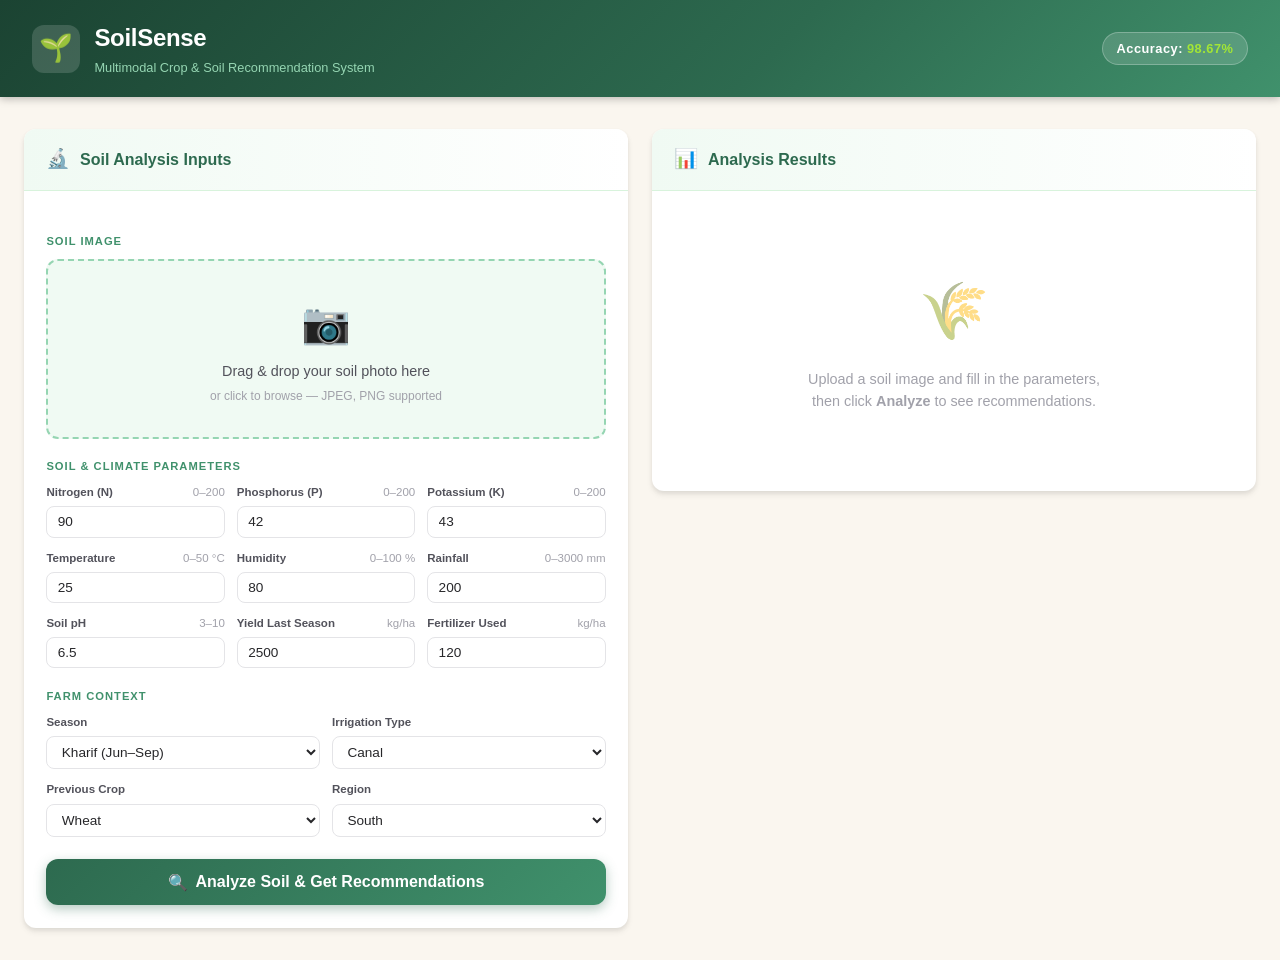
==== templates/index.html @ 3e2c9757 "update: changes to api.py, app.py, streamlit_app.py, and templates/index.html Co-Authored-By: Claude" ====
<!DOCTYPE html>
<html lang="en">
<head>
  <meta charset="UTF-8" />
  <meta name="viewport" content="width=device-width, initial-scale=1.0" />
  <title>SoilSense — Multimodal Crop & Soil Recommendation</title>
  <style>
    /* ── Variables ─────────────────────────────────── */
    :root {
      --green-900: #1b4332;
      --green-800: #2d6a4f;
      --green-700: #40916c;
      --green-600: #52b788;
      --green-300: #95d5b2;
      --green-100: #d8f3dc;
      --green-50:  #f0faf3;
      --earth:     #7c5c3a;
      --earth-light: #c9a97a;
      --sand:      #faf6ef;
      --white:     #ffffff;
      --gray-100:  #f4f4f5;
      --gray-200:  #e4e4e7;
      --gray-400:  #a1a1aa;
      --gray-600:  #52525b;
      --gray-800:  #27272a;
      --shadow-sm: 0 1px 3px rgba(0,0,0,.08), 0 1px 2px rgba(0,0,0,.06);
      --shadow-md: 0 4px 6px rgba(0,0,0,.07), 0 2px 4px rgba(0,0,0,.06);
      --shadow-lg: 0 10px 15px rgba(0,0,0,.08), 0 4px 6px rgba(0,0,0,.05);
      --radius:    12px;
      --radius-sm: 8px;
    }

    /* ── Reset ─────────────────────────────────────── */
    *, *::before, *::after { box-sizing: border-box; margin: 0; padding: 0; }
    body {
      font-family: -apple-system, BlinkMacSystemFont, "Segoe UI", Roboto, sans-serif;
      background: var(--sand);
      color: var(--gray-800);
      min-height: 100vh;
      line-height: 1.5;
    }

    /* ── Header ────────────────────────────────────── */
    header {
      background: linear-gradient(135deg, var(--green-900) 0%, var(--green-800) 60%, var(--green-700) 100%);
      color: white;
      padding: 1.25rem 2rem;
      display: flex;
      align-items: center;
      justify-content: space-between;
      box-shadow: 0 2px 8px rgba(0,0,0,.25);
    }
    .header-left { display: flex; align-items: center; gap: .9rem; }
    .header-icon {
      width: 48px; height: 48px; background: rgba(255,255,255,.15);
      border-radius: 12px; display: flex; align-items: center;
      justify-content: center; font-size: 1.7rem;
    }
    .header-title { font-size: 1.5rem; font-weight: 700; letter-spacing: -.3px; }
    .header-sub   { font-size: .8rem; color: var(--green-300); margin-top: 2px; }
    .accuracy-badge {
      background: rgba(255,255,255,.15); border: 1px solid rgba(255,255,255,.25);
      padding: .35rem .85rem; border-radius: 999px; font-size: .8rem; font-weight: 600;
      letter-spacing: .5px;
    }
    .accuracy-badge span { color: #a3e635; }

    /* ── Main layout ───────────────────────────────── */
    main { max-width: 1280px; margin: 0 auto; padding: 2rem 1.5rem; }
    .grid {
      display: grid;
      grid-template-columns: 1fr 1fr;
      gap: 1.5rem;
      align-items: start;
    }
    @media (max-width: 900px) { .grid { grid-template-columns: 1fr; } }

    /* ── Card ──────────────────────────────────────── */
    .card {
      background: var(--white);
      border-radius: var(--radius);
      box-shadow: var(--shadow-md);
      overflow: hidden;
    }
    .card-header {
      background: linear-gradient(90deg, var(--green-50), var(--white));
      border-bottom: 1px solid var(--green-100);
      padding: 1rem 1.4rem;
      display: flex; align-items: center; gap: .6rem;
    }
    .card-header-icon { font-size: 1.2rem; }
    .card-header h2  { font-size: 1rem; font-weight: 600; color: var(--green-800); }
    .card-body { padding: 1.4rem; }

    /* ── Image upload ──────────────────────────────── */
    .drop-zone {
      border: 2px dashed var(--green-300);
      border-radius: var(--radius);
      background: var(--green-50);
      padding: 2rem 1rem;
      text-align: center;
      cursor: pointer;
      transition: all .2s;
      position: relative;
    }
    .drop-zone:hover, .drop-zone.drag-over {
      border-color: var(--green-700);
      background: #e8f5ed;
    }
    .drop-zone input[type="file"] {
      position: absolute; inset: 0; opacity: 0; cursor: pointer; width: 100%; height: 100%;
    }
    .drop-icon { font-size: 2.5rem; margin-bottom: .5rem; }
    .drop-text { font-size: .9rem; color: var(--gray-600); }
    .drop-hint { font-size: .75rem; color: var(--gray-400); margin-top: .25rem; }
    .preview-wrap {
      display: none;
      position: relative;
      border-radius: var(--radius);
      overflow: hidden;
      margin-top: .75rem;
    }
    .preview-wrap img {
      width: 100%; max-height: 200px;
      object-fit: cover; border-radius: var(--radius);
    }
    .preview-clear {
      position: absolute; top: .5rem; right: .5rem;
      background: rgba(0,0,0,.55); color: white;
      border: none; border-radius: 50%;
      width: 28px; height: 28px; font-size: 1rem;
      cursor: pointer; display: flex; align-items: center; justify-content: center;
    }

    /* ── Section label ─────────────────────────────── */
    .section-label {
      font-size: .7rem; font-weight: 700; letter-spacing: 1px;
      color: var(--green-700); text-transform: uppercase;
      margin: 1.2rem 0 .6rem;
    }

    /* ── Numeric inputs grid ───────────────────────── */
    .inputs-grid {
      display: grid;
      grid-template-columns: repeat(3, 1fr);
      gap: .75rem;
    }
    @media (max-width: 480px) { .inputs-grid { grid-template-columns: 1fr 1fr; } }

    .field {
      display: flex; flex-direction: column; gap: .3rem;
    }
    .field label {
      font-size: .72rem; font-weight: 600;
      color: var(--gray-600); display: flex; justify-content: space-between;
    }
    .field label span { color: var(--gray-400); font-weight: 400; }
    .field input, .field select {
      border: 1.5px solid var(--gray-200);
      border-radius: var(--radius-sm);
      padding: .45rem .65rem;
      font-size: .85rem;
      color: var(--gray-800);
      background: var(--white);
      transition: border-color .15s, box-shadow .15s;
      width: 100%;
    }
    .field input:focus, .field select:focus {
      outline: none;
      border-color: var(--green-600);
      box-shadow: 0 0 0 3px rgba(64,145,108,.12);
    }

    /* ── Dropdowns grid ────────────────────────────── */
    .dropdowns-grid {
      display: grid;
      grid-template-columns: repeat(2, 1fr);
      gap: .75rem;
    }

    /* ── Submit button ─────────────────────────────── */
    .submit-btn {
      width: 100%;
      margin-top: 1.4rem;
      padding: .85rem 2rem;
      background: linear-gradient(135deg, var(--green-800), var(--green-700));
      color: white;
      border: none;
      border-radius: var(--radius);
      font-size: 1rem;
      font-weight: 600;
      cursor: pointer;
      display: flex; align-items: center; justify-content: center; gap: .5rem;
      transition: all .2s;
      box-shadow: 0 4px 12px rgba(45,106,79,.35);
    }
    .submit-btn:hover:not(:disabled) {
      transform: translateY(-1px);
      box-shadow: 0 6px 16px rgba(45,106,79,.45);
    }
    .submit-btn:active { transform: translateY(0); }
    .submit-btn:disabled { opacity: .65; cursor: not-allowed; transform: none; }

    /* ── Loading overlay ───────────────────────────── */
    .loading-overlay {
      position: fixed; inset: 0;
      background: rgba(27,67,50,.65);
      display: flex; flex-direction: column;
      align-items: center; justify-content: center;
      z-index: 1000; backdrop-filter: blur(4px);
    }
    .loading-overlay.hidden { display: none; }
    .spinner {
      width: 52px; height: 52px;
      border: 4px solid rgba(255,255,255,.3);
      border-top-color: white;
      border-radius: 50%;
      animation: spin .8s linear infinite;
    }
    .loading-text { color: white; margin-top: 1rem; font-size: .95rem; font-weight: 500; }
    @keyframes spin { to { transform: rotate(360deg); } }

    /* ── Results placeholder ───────────────────────── */
    .results-placeholder {
      display: flex; flex-direction: column;
      align-items: center; justify-content: center;
      padding: 3.5rem 2rem; text-align: center;
      color: var(--gray-400);
    }
    .results-placeholder .ph-icon { font-size: 3.5rem; margin-bottom: 1rem; opacity: .5; }
    .results-placeholder p { font-size: .9rem; }

    /* ── Soil result card ──────────────────────────── */
    #resultsContent { display: none; }

    .soil-result {
      border-radius: var(--radius);
      overflow: hidden;
      margin-bottom: 1rem;
    }
    .soil-banner {
      padding: 1.2rem 1.4rem;
      color: white;
      display: flex; align-items: center; gap: 1rem;
    }
    .soil-icon-big { font-size: 2.8rem; }
    .soil-name-wrap .soil-label { font-size: .7rem; opacity: .8; letter-spacing: 1px; text-transform: uppercase; }
    .soil-name-wrap .soil-name  { font-size: 1.5rem; font-weight: 700; line-height: 1.2; }
    .conf-badge {
      margin-left: auto;
      background: rgba(255,255,255,.2);
      border-radius: 999px;
      padding: .4rem 1rem;
      text-align: center;
    }
    .conf-badge .conf-val  { font-size: 1.4rem; font-weight: 700; }
    .conf-badge .conf-text { font-size: .65rem; opacity: .8; }

    /* Probability bars */
    .prob-section { padding: 1rem 1.4rem; }
    .prob-section h3 { font-size: .7rem; font-weight: 700; color: var(--gray-600);
                       letter-spacing: 1px; text-transform: uppercase; margin-bottom: .75rem; }
    .prob-row {
      display: flex; align-items: center; gap: .6rem;
      margin-bottom: .45rem; font-size: .8rem;
    }
    .prob-name { width: 110px; flex-shrink: 0; color: var(--gray-600); font-size: .75rem; }
    .prob-bar  { flex: 1; height: 8px; background: var(--gray-100); border-radius: 999px; overflow: hidden; }
    .prob-fill { height: 100%; border-radius: 999px; transition: width .6s ease; }
    .prob-pct  { width: 40px; text-align: right; font-weight: 600; font-size: .75rem; }

    /* ── Crop cards ────────────────────────────────── */
    .crops-section { margin-bottom: 1rem; }
    .crops-section h3 {
      font-size: .7rem; font-weight: 700; color: var(--green-700);
      letter-spacing: 1px; text-transform: uppercase; margin-bottom: .75rem;
    }
    .crop-cards { display: flex; flex-direction: column; gap: .6rem; }
    .crop-card {
      border: 1.5px solid var(--gray-200);
      border-radius: var(--radius-sm);
      padding: .85rem 1rem;
      display: flex; align-items: center; gap: .8rem;
      transition: border-color .15s;
    }
    .crop-card.rank-1 { border-color: var(--green-300); background: var(--green-50); }
    .crop-card.rank-2 { border-color: #d1fae5; }
    .crop-card.rank-3 { border-color: var(--gray-200); }
    .crop-emoji { font-size: 2rem; line-height: 1; }
    .crop-info  { flex: 1; }
    .crop-name  { font-weight: 600; font-size: .95rem; color: var(--gray-800); }
    .crop-fert  { font-size: .72rem; color: var(--gray-600); margin-top: .15rem; }
    .crop-npk   { font-size: .68rem; color: var(--gray-400); }
    .crop-rank  { display: flex; flex-direction: column; align-items: center; gap: .2rem; }
    .stars      { font-size: .85rem; letter-spacing: 1px; color: #f59e0b; }
    .rank-label { font-size: .62rem; color: var(--gray-400); font-weight: 600; }

    /* ── Fertilizer card ───────────────────────────── */
    .fert-card {
      background: linear-gradient(135deg, var(--earth) 0%, #a06840 100%);
      color: white;
      border-radius: var(--radius);
      padding: 1rem 1.2rem;
      display: flex; align-items: flex-start; gap: .8rem;
    }
    .fert-icon { font-size: 2rem; flex-shrink: 0; }
    .fert-label { font-size: .65rem; opacity: .75; letter-spacing: 1px; text-transform: uppercase; }
    .fert-name  { font-size: 1rem; font-weight: 700; margin: .1rem 0; }
    .fert-npk   { font-size: .8rem; opacity: .85; }

    /* ── Error banner ──────────────────────────────── */
    .error-banner {
      background: #fef2f2; border: 1px solid #fca5a5;
      border-radius: var(--radius-sm); padding: 1rem 1.2rem;
      color: #991b1b; font-size: .85rem;
    }

    /* ── Soil banner colours ───────────────────────── */
    .soil-alluvial  { background: linear-gradient(135deg, #7c6f52, #a08c6a); }
    .soil-black     { background: linear-gradient(135deg, #2d2d2d, #4a4a4a); }
    .soil-clay      { background: linear-gradient(135deg, #7a4f38, #a06848); }
    .soil-laterite  { background: linear-gradient(135deg, #8b3a20, #b05030); }
    .soil-red       { background: linear-gradient(135deg, #9b1c1c, #c53030); }
    .soil-yellow    { background: linear-gradient(135deg, #856404, #b28a0a); }
  </style>
</head>

<body>

<!-- ── Header ─────────────────────────────────────────────── -->
<header>
  <div class="header-left">
    <div class="header-icon">🌱</div>
    <div>
      <div class="header-title">SoilSense</div>
      <div class="header-sub">Multimodal Crop &amp; Soil Recommendation System</div>
    </div>
  </div>
  <div class="accuracy-badge">Accuracy: <span>98.67%</span></div>
</header>

<!-- ── Main ───────────────────────────────────────────────── -->
<main>
  <div class="grid">

    <!-- ── INPUT PANEL ─────────────────────────────────────── -->
    <div class="card">
      <div class="card-header">
        <span class="card-header-icon">🔬</span>
        <h2>Soil Analysis Inputs</h2>
      </div>
      <div class="card-body">

        <!-- Image upload -->
        <div class="section-label">Soil Image</div>
        <div class="drop-zone" id="dropZone">
          <input type="file" id="imageInput" accept="image/*" />
          <div class="drop-icon">📷</div>
          <div class="drop-text">Drag &amp; drop your soil photo here</div>
          <div class="drop-hint">or click to browse — JPEG, PNG supported</div>
        </div>
        <div class="preview-wrap" id="previewWrap">
          <img id="previewImg" src="" alt="Soil preview" />
          <button class="preview-clear" id="clearImg" title="Remove image">✕</button>
        </div>

        <!-- Numeric parameters -->
        <div class="section-label">Soil &amp; Climate Parameters</div>
        <div class="inputs-grid">
          <div class="field">
            <label>Nitrogen (N) <span>0–200</span></label>
            <input type="number" id="n" name="n" placeholder="e.g. 90" min="0" max="200" step="0.1" value="90" />
          </div>
          <div class="field">
            <label>Phosphorus (P) <span>0–200</span></label>
            <input type="number" id="p" name="p" placeholder="e.g. 42" min="0" max="200" step="0.1" value="42" />
          </div>
          <div class="field">
            <label>Potassium (K) <span>0–200</span></label>
            <input type="number" id="k" name="k" placeholder="e.g. 43" min="0" max="200" step="0.1" value="43" />
          </div>
          <div class="field">
            <label>Temperature <span>0–50 °C</span></label>
            <input type="number" id="temp" name="temp" placeholder="e.g. 25" min="0" max="50" step="0.1" value="25" />
          </div>
          <div class="field">
            <label>Humidity <span>0–100 %</span></label>
            <input type="number" id="humidity" name="humidity" placeholder="e.g. 80" min="0" max="100" step="0.1" value="80" />
          </div>
          <div class="field">
            <label>Rainfall <span>0–3000 mm</span></label>
            <input type="number" id="rainfall" name="rainfall" placeholder="e.g. 200" min="0" max="3000" step="1" value="200" />
          </div>
          <div class="field">
            <label>Soil pH <span>3–10</span></label>
            <input type="number" id="ph" name="ph" placeholder="e.g. 6.5" min="3" max="10" step="0.01" value="6.5" />
          </div>
          <div class="field">
            <label>Yield Last Season <span>kg/ha</span></label>
            <input type="number" id="yield_val" name="yield_val" placeholder="e.g. 2500" min="0" max="15000" step="1" value="2500" />
          </div>
          <div class="field">
            <label>Fertilizer Used <span>kg/ha</span></label>
            <input type="number" id="fert_used" name="fert_used" placeholder="e.g. 120" min="0" max="1000" step="1" value="120" />
          </div>
        </div>

        <!-- Categorical parameters -->
        <div class="section-label">Farm Context</div>
        <div class="dropdowns-grid">
          <div class="field">
            <label>Season</label>
            <select id="season" name="season">
              <option value="Kharif">Kharif (Jun–Sep)</option>
              <option value="Rabi">Rabi (Oct–Mar)</option>
              <option value="Zaid">Zaid (Mar–Jun)</option>
            </select>
          </div>
          <div class="field">
            <label>Irrigation Type</label>
            <select id="irrigation" name="irrigation">
              <option value="Canal">Canal</option>
              <option value="Drip">Drip</option>
              <option value="Rainfed">Rainfed</option>
              <option value="Sprinkler">Sprinkler</option>
            </select>
          </div>
          <div class="field">
            <label>Previous Crop</label>
            <select id="prev_crop" name="prev_crop">
              <option value="Wheat">Wheat</option>
              <option value="Rice">Rice</option>
              <option value="Maize">Maize</option>
              <option value="Cotton">Cotton</option>
              <option value="Potato">Potato</option>
              <option value="Sugarcane">Sugarcane</option>
              <option value="Tomato">Tomato</option>
            </select>
          </div>
          <div class="field">
            <label>Region</label>
            <select id="region" name="region">
              <option value="South">South</option>
              <option value="North">North</option>
              <option value="East">East</option>
              <option value="West">West</option>
              <option value="Central">Central</option>
            </select>
          </div>
        </div>

        <button class="submit-btn" id="submitBtn" onclick="runPrediction()">
          <span>🔍</span> Analyze Soil &amp; Get Recommendations
        </button>

      </div>
    </div>

    <!-- ── RESULTS PANEL ────────────────────────────────────── -->
    <div class="card">
      <div class="card-header">
        <span class="card-header-icon">📊</span>
        <h2>Analysis Results</h2>
      </div>
      <div class="card-body">

        <!-- Placeholder -->
        <div class="results-placeholder" id="resultsPlaceholder">
          <div class="ph-icon">🌾</div>
          <p>Upload a soil image and fill in the parameters,<br>then click <strong>Analyze</strong> to see recommendations.</p>
        </div>

        <!-- Error -->
        <div class="error-banner" id="errorBanner" style="display:none"></div>

        <!-- Results content -->
        <div id="resultsContent">

          <!-- Soil type -->
          <div class="soil-result card" id="soilResult">
            <div class="soil-banner" id="soilBanner">
              <div class="soil-icon-big" id="soilIconBig">🪨</div>
              <div class="soil-name-wrap">
                <div class="soil-label">Detected Soil Type</div>
                <div class="soil-name" id="soilNameDisplay">—</div>
              </div>
              <div class="conf-badge">
                <div class="conf-val" id="confVal">—%</div>
                <div class="conf-text">confidence</div>
              </div>
            </div>
            <div class="prob-section">
              <h3>All Soil Probabilities</h3>
              <div id="probBars"></div>
            </div>
          </div>

          <!-- Recommended crops -->
          <div class="crops-section">
            <h3>Top Recommended Crops</h3>
            <div class="crop-cards" id="cropCards"></div>
          </div>

          <!-- Soil fertilizer -->
          <div class="fert-card">
            <div class="fert-icon">🌿</div>
            <div>
              <div class="fert-label">Soil Fertilizer Recommendation</div>
              <div class="fert-name" id="fertName">—</div>
              <div class="fert-npk" id="fertNpk">—</div>
            </div>
          </div>

        </div>
      </div>
    </div>

  </div>
</main>

<!-- ── Loading overlay ──────────────────────────────────────── -->
<div class="loading-overlay hidden" id="loadingOverlay">
  <div class="spinner"></div>
  <div class="loading-text">Analyzing soil with AI model…</div>
</div>

<script>
  /* ── Drag & drop ─────────────────────────────────────────── */
  const dropZone   = document.getElementById('dropZone');
  const imageInput = document.getElementById('imageInput');
  const previewWrap= document.getElementById('previewWrap');
  const previewImg = document.getElementById('previewImg');

  dropZone.addEventListener('dragover', e => {
    e.preventDefault(); dropZone.classList.add('drag-over');
  });
  dropZone.addEventListener('dragleave', () => dropZone.classList.remove('drag-over'));
  dropZone.addEventListener('drop', e => {
    e.preventDefault(); dropZone.classList.remove('drag-over');
    const file = e.dataTransfer.files[0];
    if (file && file.type.startsWith('image/')) setPreview(file);
  });
  imageInput.addEventListener('change', () => {
    if (imageInput.files[0]) setPreview(imageInput.files[0]);
  });
  document.getElementById('clearImg').addEventListener('click', e => {
    e.stopPropagation(); clearPreview();
  });

  function setPreview(file) {
    const reader = new FileReader();
    reader.onload = ev => {
      previewImg.src = ev.target.result;
      previewWrap.style.display = 'block';
    };
    reader.readAsDataURL(file);
    const dt = new DataTransfer();
    dt.items.add(file);
    imageInput.files = dt.files;
  }

  function clearPreview() {
    previewImg.src = '';
    previewWrap.style.display = 'none';
    imageInput.value = '';
  }

  /* ── Helpers ─────────────────────────────────────────────── */
  const SOIL_CSS = {
    'Alluvial Soil': 'soil-alluvial',
    'Black Soil':    'soil-black',
    'Clay Soil':     'soil-clay',
    'Laterite Soil': 'soil-laterite',
    'Red Soil':      'soil-red',
    'Yellow Soil':   'soil-yellow',
  };
  const SOIL_ICON = {
    'Alluvial Soil': '🏜️',
    'Black Soil':    '⬛',
    'Clay Soil':     '🧱',
    'Laterite Soil': '🪨',
    'Red Soil':      '🔴',
    'Yellow Soil':   '🟡',
  };
  const PROB_COLOR = {
    'Alluvial Soil': '#9e8c6a',
    'Black Soil':    '#6b6b6b',
    'Clay Soil':     '#b07050',
    'Laterite Soil': '#c0522c',
    'Red Soil':      '#e53e3e',
    'Yellow Soil':   '#d4a017',
  };
  const CROP_EMOJI = {
    'Rice': '🌾', 'Wheat': '🌾', 'Cotton': '🌿', 'Maize': '🌽',
    'Sugarcane': '🎋', 'Tomato': '🍅', 'Potato': '🥔', 'Groundnut': '🥜',
    'Jute': '🌿', 'Barley': '🌾', 'Mustard': '🌻', 'Peas': '🫛',
    'Sorghum': '🌾', 'Soybean': '🌱', 'Sunflower': '🌻', 'Chickpea': '🫘',
    'Linseed': '🌼', 'Safflower': '🌸', 'Sesame': '🌿', 'Moong': '🫘',
    'Cashew': '🥜', 'Rubber': '🌳', 'Tea': '🍵', 'Coffee': '☕',
    'Tapioca': '🥔', 'Turmeric': '🟡', 'Ginger': '🫚',
    'Watermelon': '🍉', 'Muskmelon': '🍈', 'Cucumber': '🥒',
    'Bitter Gourd': '🥬', 'Pumpkin': '🎃', 'Taro': '🌱',
    'Spinach': '🥬', 'Mango': '🥭', 'Pineapple': '🍍',
    'Jackfruit': '🟡', 'Banana': '🍌', 'Sunflower': '🌻',
  };

  function stars(n) {
    return '★'.repeat(n) + '☆'.repeat(5 - n);
  }

  /* ── Prediction ──────────────────────────────────────────── */
  async function runPrediction() {
    const imgFile = imageInput.files[0];
    if (!imgFile) {
      alert('Please upload a soil image before analyzing.');
      return;
    }

    const fd = new FormData();
    fd.append('image', imgFile);

    const fields = ['n','p','k','temp','humidity','rainfall','ph','yield_val','fert_used',
                    'season','irrigation','prev_crop','region'];
    fields.forEach(id => {
      const el = document.getElementById(id);
      if (el) fd.append(id, el.value);
    });

    // Show loading
    document.getElementById('loadingOverlay').classList.remove('hidden');
    document.getElementById('submitBtn').disabled = true;
    document.getElementById('errorBanner').style.display = 'none';
    document.getElementById('resultsContent').style.display = 'none';
    document.getElementById('resultsPlaceholder').style.display = 'none';

    try {
      const resp = await fetch('/predict', { method: 'POST', body: fd });
      const data = await resp.json();

      if (data.error) throw new Error(data.error);

      renderResults(data);
    } catch (err) {
      document.getElementById('resultsPlaceholder').style.display = 'none';
      document.getElementById('errorBanner').style.display = 'block';
      document.getElementById('errorBanner').textContent = '⚠️ Error: ' + err.message;
    } finally {
      document.getElementById('loadingOverlay').classList.add('hidden');
      document.getElementById('submitBtn').disabled = false;
    }
  }

  function renderResults(d) {
    /* -- Soil banner -- */
    const banner = document.getElementById('soilBanner');
    banner.className = 'soil-banner ' + (SOIL_CSS[d.soil_type] || 'soil-alluvial');
    document.getElementById('soilIconBig').textContent = SOIL_ICON[d.soil_type] || '🪨';
    document.getElementById('soilNameDisplay').textContent = d.soil_type;
    document.getElementById('confVal').textContent = d.confidence + '%';

    /* -- Probability bars -- */
    const probContainer = document.getElementById('probBars');
    probContainer.innerHTML = '';
    const sorted = Object.entries(d.all_probabilities)
      .sort((a, b) => b[1] - a[1]);
    sorted.forEach(([name, pct]) => {
      const color = PROB_COLOR[name] || '#4caf50';
      const row = document.createElement('div');
      row.className = 'prob-row';
      row.innerHTML = `
        <div class="prob-name">${name}</div>
        <div class="prob-bar">
          <div class="prob-fill" style="width:0%;background:${color}" data-target="${pct}"></div>
        </div>
        <div class="prob-pct">${pct}%</div>`;
      probContainer.appendChild(row);
    });
    // Animate bars
    requestAnimationFrame(() => {
      document.querySelectorAll('.prob-fill').forEach(el => {
        el.style.width = el.dataset.target + '%';
      });
    });

    /* -- Crop cards -- */
    const cropContainer = document.getElementById('cropCards');
    cropContainer.innerHTML = '';
    d.recommended_crops.forEach(crop => {
      const emoji = CROP_EMOJI[crop.name] || '🌱';
      const card = document.createElement('div');
      card.className = `crop-card rank-${crop.rank}`;
      card.innerHTML = `
        <div class="crop-emoji">${emoji}</div>
        <div class="crop-info">
          <div class="crop-name">${crop.name}</div>
          <div class="crop-fert">🌿 ${crop.fertilizer}</div>
          <div class="crop-npk">NPK: ${crop.npk}</div>
        </div>
        <div class="crop-rank">
          <div class="stars">${stars(crop.stars)}</div>
          <div class="rank-label">RANK #${crop.rank}</div>
        </div>`;
      cropContainer.appendChild(card);
    });

    /* -- Soil fertilizer -- */
    document.getElementById('fertName').textContent = d.soil_fertilizer;
    document.getElementById('fertNpk').textContent  = d.soil_npk;

    /* -- Show results -- */
    document.getElementById('resultsContent').style.display = 'block';
    document.getElementById('resultsContent').scrollIntoView({ behavior: 'smooth', block: 'nearest' });
  }
</script>

</body>
</html>
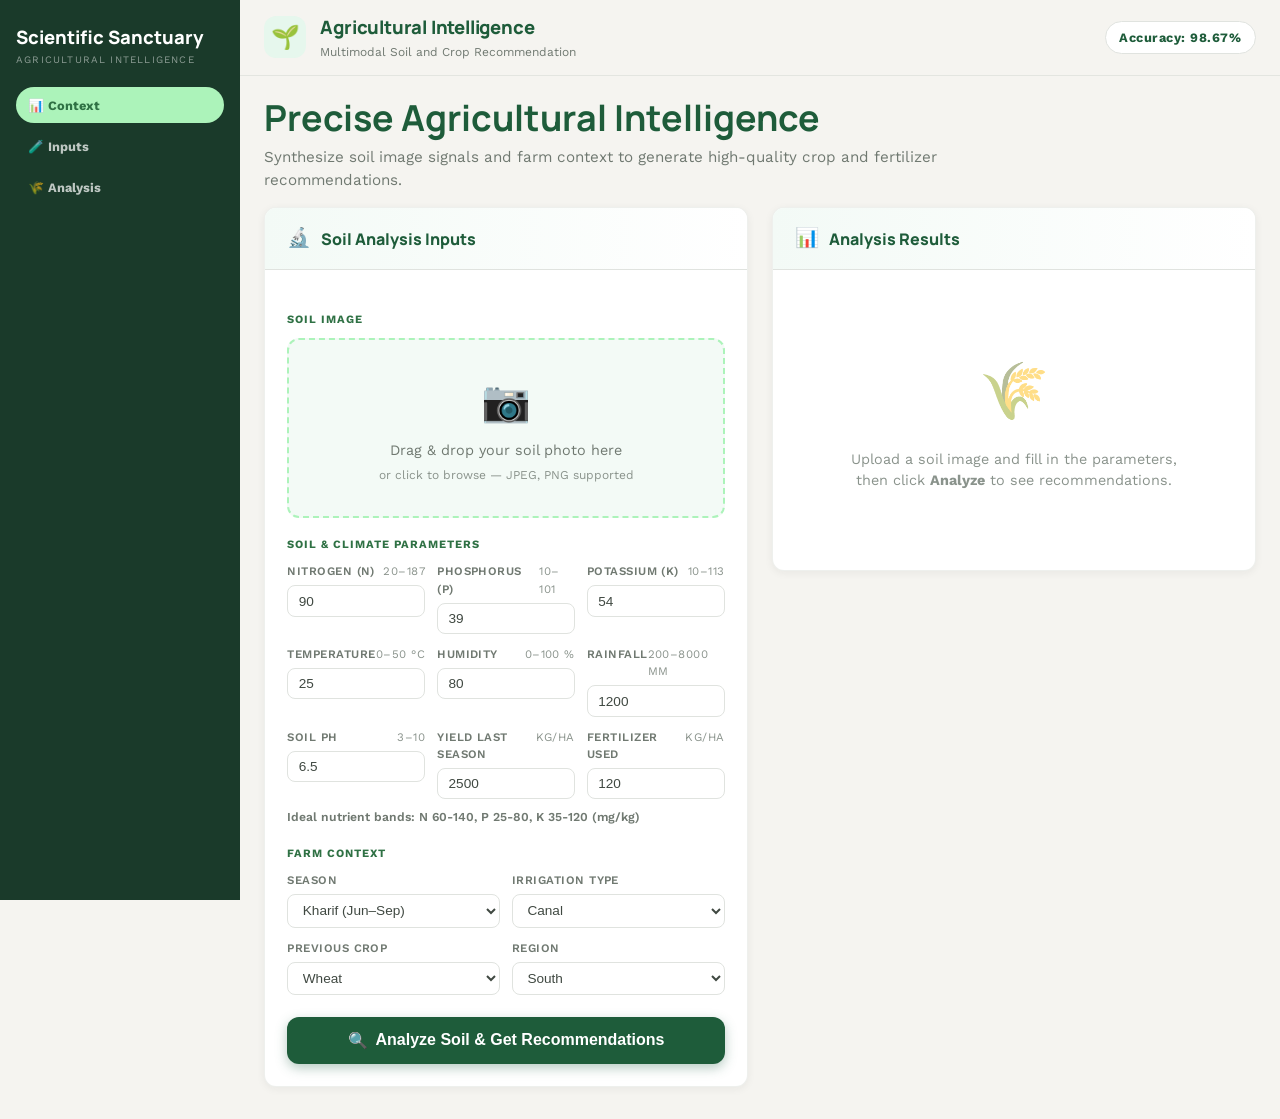
==== commit 63541809: "Port website visual style to Flask app UI" ====
--- a/templates/index.html
+++ b/templates/index.html
@@ -5,25 +5,28 @@
   <meta charset="UTF-8" />
   <meta name="viewport" content="width=device-width, initial-scale=1.0" />
   <title>SoilSense — Multimodal Crop & Soil Recommendation</title>
+  <link rel="preconnect" href="https://fonts.googleapis.com">
+  <link rel="preconnect" href="https://fonts.gstatic.com" crossorigin>
+  <link href="https://fonts.googleapis.com/css2?family=Manrope:wght@500;700;800&family=Work+Sans:wght@400;500;600;700&display=swap" rel="stylesheet">
   <style>
     /* ── Variables ─────────────────────────────────── */
     :root {
-      --green-900: #1b4332;
-      --green-800: #2d6a4f;
-      --green-700: #40916c;
-      --green-600: #52b788;
-      --green-300: #95d5b2;
-      --green-100: #d8f3dc;
-      --green-50:  #f0faf3;
+      --green-900: #1a3a2a;
+      --green-800: #1e5c3a;
+      --green-700: #2f7144;
+      --green-600: #4a8c5c;
+      --green-300: #acf3ba;
+      --green-100: #e6f7ed;
+      --green-50:  #f3faf6;
       --earth:     #7c5c3a;
       --earth-light: #c9a97a;
-      --sand:      #faf6ef;
+      --sand:      #f5f4f0;
       --white:     #ffffff;
-      --gray-100:  #f4f4f5;
-      --gray-200:  #e4e4e7;
-      --gray-400:  #a1a1aa;
-      --gray-600:  #52525b;
-      --gray-800:  #27272a;
+      --gray-100:  #f9f9f7;
+      --gray-200:  #e0e3df;
+      --gray-400:  #8a938c;
+      --gray-600:  #707971;
+      --gray-800:  #404942;
       --shadow-sm: 0 1px 3px rgba(0,0,0,.08), 0 1px 2px rgba(0,0,0,.06);
       --shadow-md: 0 4px 6px rgba(0,0,0,.07), 0 2px 4px rgba(0,0,0,.06);
       --shadow-lg: 0 10px 15px rgba(0,0,0,.08), 0 4px 6px rgba(0,0,0,.05);
@@ -34,40 +37,98 @@
     /* ── Reset ─────────────────────────────────────── */
     *, *::before, *::after { box-sizing: border-box; margin: 0; padding: 0; }
     body {
-      font-family: -apple-system, BlinkMacSystemFont, "Segoe UI", Roboto, sans-serif;
+      font-family: "Work Sans", sans-serif;
       background: var(--sand);
       color: var(--gray-800);
       min-height: 100vh;
       line-height: 1.5;
-    }
+      display: flex;
+    }
+
+    /* ── Sidebar ───────────────────────────────────── */
+    .sidebar {
+      width: 240px;
+      background: var(--green-900);
+      color: white;
+      padding: 1.5rem 1rem;
+      position: sticky;
+      top: 0;
+      height: 100vh;
+      flex-shrink: 0;
+    }
+    .sidebar-title {
+      font-family: "Manrope", sans-serif;
+      font-weight: 800;
+      font-size: 1.15rem;
+      margin-bottom: .1rem;
+    }
+    .sidebar-sub {
+      font-size: .62rem;
+      letter-spacing: .12em;
+      text-transform: uppercase;
+      color: rgba(255,255,255,.5);
+      margin-bottom: 1.2rem;
+    }
+    .sidebar-pill {
+      display: flex;
+      align-items: center;
+      gap: .55rem;
+      border-radius: 999px;
+      padding: .52rem .75rem;
+      font-size: .8rem;
+      font-weight: 700;
+      color: rgba(255,255,255,.72);
+      margin-bottom: .35rem;
+    }
+    .sidebar-pill.active {
+      background: var(--green-300);
+      color: var(--green-700);
+    }
+
+    .app-shell { flex: 1; min-width: 0; }
 
     /* ── Header ────────────────────────────────────── */
     header {
-      background: linear-gradient(135deg, var(--green-900) 0%, var(--green-800) 60%, var(--green-700) 100%);
-      color: white;
-      padding: 1.25rem 2rem;
+      background: transparent;
+      color: var(--green-800);
+      padding: .85rem 1.5rem;
       display: flex;
       align-items: center;
       justify-content: space-between;
-      box-shadow: 0 2px 8px rgba(0,0,0,.25);
+      border-bottom: 1px solid rgba(192,201,191,.35);
     }
     .header-left { display: flex; align-items: center; gap: .9rem; }
     .header-icon {
-      width: 48px; height: 48px; background: rgba(255,255,255,.15);
+      width: 42px; height: 42px; background: var(--green-100);
       border-radius: 12px; display: flex; align-items: center;
-      justify-content: center; font-size: 1.7rem;
-    }
-    .header-title { font-size: 1.5rem; font-weight: 700; letter-spacing: -.3px; }
-    .header-sub   { font-size: .8rem; color: var(--green-300); margin-top: 2px; }
+      justify-content: center; font-size: 1.45rem;
+    }
+    .header-title { font-family: "Manrope", sans-serif; font-size: 1.15rem; font-weight: 800; letter-spacing: -.2px; }
+    .header-sub   { font-size: .75rem; color: var(--gray-600); margin-top: 2px; }
     .accuracy-badge {
-      background: rgba(255,255,255,.15); border: 1px solid rgba(255,255,255,.25);
-      padding: .35rem .85rem; border-radius: 999px; font-size: .8rem; font-weight: 600;
+      background: var(--white); border: 1px solid var(--gray-200);
+      padding: .35rem .85rem; border-radius: 999px; font-size: .8rem; font-weight: 700;
       letter-spacing: .5px;
     }
-    .accuracy-badge span { color: #a3e635; }
+    .accuracy-badge span { color: var(--green-800); }
 
     /* ── Main layout ───────────────────────────────── */
-    main { max-width: 1280px; margin: 0 auto; padding: 2rem 1.5rem; }
+    main { max-width: 1280px; margin: 0 auto; padding: 1.35rem 1.5rem 2rem; }
+    .hero {
+      margin-bottom: 1rem;
+    }
+    .hero h1 {
+      font-family: "Manrope", sans-serif;
+      color: var(--green-800);
+      font-size: clamp(1.7rem, 2.8vw, 2.3rem);
+      line-height: 1.15;
+      margin-bottom: .45rem;
+    }
+    .hero p {
+      color: var(--gray-600);
+      font-size: .95rem;
+      max-width: 800px;
+    }
     .grid {
       display: grid;
       grid-template-columns: 1fr 1fr;
@@ -80,17 +141,18 @@
     .card {
       background: var(--white);
       border-radius: var(--radius);
-      box-shadow: var(--shadow-md);
+      box-shadow: 0 2px 8px rgba(27,28,26,.06);
+      border: 1px solid rgba(192,201,191,.28);
       overflow: hidden;
     }
     .card-header {
       background: linear-gradient(90deg, var(--green-50), var(--white));
-      border-bottom: 1px solid var(--green-100);
+      border-bottom: 1px solid var(--gray-200);
       padding: 1rem 1.4rem;
       display: flex; align-items: center; gap: .6rem;
     }
     .card-header-icon { font-size: 1.2rem; }
-    .card-header h2  { font-size: 1rem; font-weight: 600; color: var(--green-800); }
+    .card-header h2  { font-family: "Manrope", sans-serif; font-size: 1rem; font-weight: 800; color: var(--green-800); }
     .card-body { padding: 1.4rem; }
 
     /* ── Image upload ──────────────────────────────── */
@@ -154,6 +216,8 @@
     .field label {
       font-size: .72rem; font-weight: 600;
       color: var(--gray-600); display: flex; justify-content: space-between;
+      letter-spacing: .04em;
+      text-transform: uppercase;
     }
     .field label span { color: var(--gray-400); font-weight: 400; }
     .field input, .field select {
@@ -184,7 +248,7 @@
       width: 100%;
       margin-top: 1.4rem;
       padding: .85rem 2rem;
-      background: linear-gradient(135deg, var(--green-800), var(--green-700));
+      background: var(--green-800);
       color: white;
       border: none;
       border-radius: var(--radius);
@@ -197,7 +261,7 @@
     }
     .submit-btn:hover:not(:disabled) {
       transform: translateY(-1px);
-      box-shadow: 0 6px 16px rgba(45,106,79,.45);
+      box-shadow: 0 6px 16px rgba(30,92,58,.35);
     }
     .submit-btn:active { transform: translateY(0); }
     .submit-btn:disabled { opacity: .65; cursor: not-allowed; transform: none; }
@@ -246,7 +310,7 @@
     }
     .soil-icon-big { font-size: 2.8rem; }
     .soil-name-wrap .soil-label { font-size: .7rem; opacity: .8; letter-spacing: 1px; text-transform: uppercase; }
-    .soil-name-wrap .soil-name  { font-size: 1.5rem; font-weight: 700; line-height: 1.2; }
+    .soil-name-wrap .soil-name  { font-family: "Manrope", sans-serif; font-size: 1.5rem; font-weight: 800; line-height: 1.2; }
     .conf-badge {
       margin-left: auto;
       background: rgba(255,255,255,.2);
@@ -323,18 +387,33 @@
     .soil-laterite  { background: linear-gradient(135deg, #8b3a20, #b05030); }
     .soil-red       { background: linear-gradient(135deg, #9b1c1c, #c53030); }
     .soil-yellow    { background: linear-gradient(135deg, #856404, #b28a0a); }
+
+    @media (max-width: 1024px) {
+      .sidebar { display: none; }
+      body { display: block; }
+    }
   </style>
 </head>
 
 <body>
+
+<aside class="sidebar">
+  <div class="sidebar-title">Scientific Sanctuary</div>
+  <div class="sidebar-sub">Agricultural Intelligence</div>
+  <div class="sidebar-pill active">📊 Context</div>
+  <div class="sidebar-pill">🧪 Inputs</div>
+  <div class="sidebar-pill">🌾 Analysis</div>
+</aside>
+
+<div class="app-shell">
 
 <!-- ── Header ─────────────────────────────────────────────── -->
 <header>
   <div class="header-left">
     <div class="header-icon">🌱</div>
     <div>
-      <div class="header-title">SoilSense</div>
-      <div class="header-sub">Multimodal Crop &amp; Soil Recommendation System</div>
+      <div class="header-title">Agricultural Intelligence</div>
+      <div class="header-sub">Multimodal Soil and Crop Recommendation</div>
     </div>
   </div>
   <div class="accuracy-badge">Accuracy: <span>98.67%</span></div>
@@ -342,6 +421,11 @@
 
 <!-- ── Main ───────────────────────────────────────────────── -->
 <main>
+  <section class="hero">
+    <h1>Precise Agricultural Intelligence</h1>
+    <p>Synthesize soil image signals and farm context to generate high-quality crop and fertilizer recommendations.</p>
+  </section>
+
   <div class="grid">
 
     <!-- ── INPUT PANEL ─────────────────────────────────────── -->
@@ -369,16 +453,16 @@
         <div class="section-label">Soil &amp; Climate Parameters</div>
         <div class="inputs-grid">
           <div class="field">
-            <label>Nitrogen (N) <span>0–200</span></label>
-            <input type="number" id="n" name="n" placeholder="e.g. 90" min="0" max="200" step="0.1" value="90" />
-          </div>
-          <div class="field">
-            <label>Phosphorus (P) <span>0–200</span></label>
-            <input type="number" id="p" name="p" placeholder="e.g. 42" min="0" max="200" step="0.1" value="42" />
-          </div>
-          <div class="field">
-            <label>Potassium (K) <span>0–200</span></label>
-            <input type="number" id="k" name="k" placeholder="e.g. 43" min="0" max="200" step="0.1" value="43" />
+            <label>Nitrogen (N) <span>20–187</span></label>
+            <input type="number" id="n" name="n" placeholder="e.g. 90" min="20" max="187" step="0.1" value="90" />
+          </div>
+          <div class="field">
+            <label>Phosphorus (P) <span>10–101</span></label>
+            <input type="number" id="p" name="p" placeholder="e.g. 39" min="10" max="101" step="0.1" value="39" />
+          </div>
+          <div class="field">
+            <label>Potassium (K) <span>10–113</span></label>
+            <input type="number" id="k" name="k" placeholder="e.g. 54" min="10" max="113" step="0.1" value="54" />
           </div>
           <div class="field">
             <label>Temperature <span>0–50 °C</span></label>
@@ -389,8 +473,8 @@
             <input type="number" id="humidity" name="humidity" placeholder="e.g. 80" min="0" max="100" step="0.1" value="80" />
           </div>
           <div class="field">
-            <label>Rainfall <span>0–3000 mm</span></label>
-            <input type="number" id="rainfall" name="rainfall" placeholder="e.g. 200" min="0" max="3000" step="1" value="200" />
+            <label>Rainfall <span>200–8000 mm</span></label>
+            <input type="number" id="rainfall" name="rainfall" placeholder="e.g. 1200" min="200" max="8000" step="1" value="1200" />
           </div>
           <div class="field">
             <label>Soil pH <span>3–10</span></label>
@@ -404,6 +488,10 @@
             <label>Fertilizer Used <span>kg/ha</span></label>
             <input type="number" id="fert_used" name="fert_used" placeholder="e.g. 120" min="0" max="1000" step="1" value="120" />
           </div>
+        </div>
+
+        <div style="margin-top:.55rem;font-size:.76rem;color:var(--gray-600);font-weight:600;">
+          Ideal nutrient bands: N 60-140, P 25-80, K 35-120 (mg/kg)
         </div>
 
         <!-- Categorical parameters -->
@@ -518,6 +606,8 @@
 
   </div>
 </main>
+
+</div>
 
 <!-- ── Loading overlay ──────────────────────────────────────── -->
 <div class="loading-overlay hidden" id="loadingOverlay">
@@ -593,6 +683,7 @@
   };
   const CROP_EMOJI = {
     'Rice': '🌾', 'Wheat': '🌾', 'Cotton': '🌿', 'Maize': '🌽',
+    'Chilli': '🌶️',
     'Sugarcane': '🎋', 'Tomato': '🍅', 'Potato': '🥔', 'Groundnut': '🥜',
     'Jute': '🌿', 'Barley': '🌾', 'Mustard': '🌻', 'Peas': '🫛',
     'Sorghum': '🌾', 'Soybean': '🌱', 'Sunflower': '🌻', 'Chickpea': '🫘',
